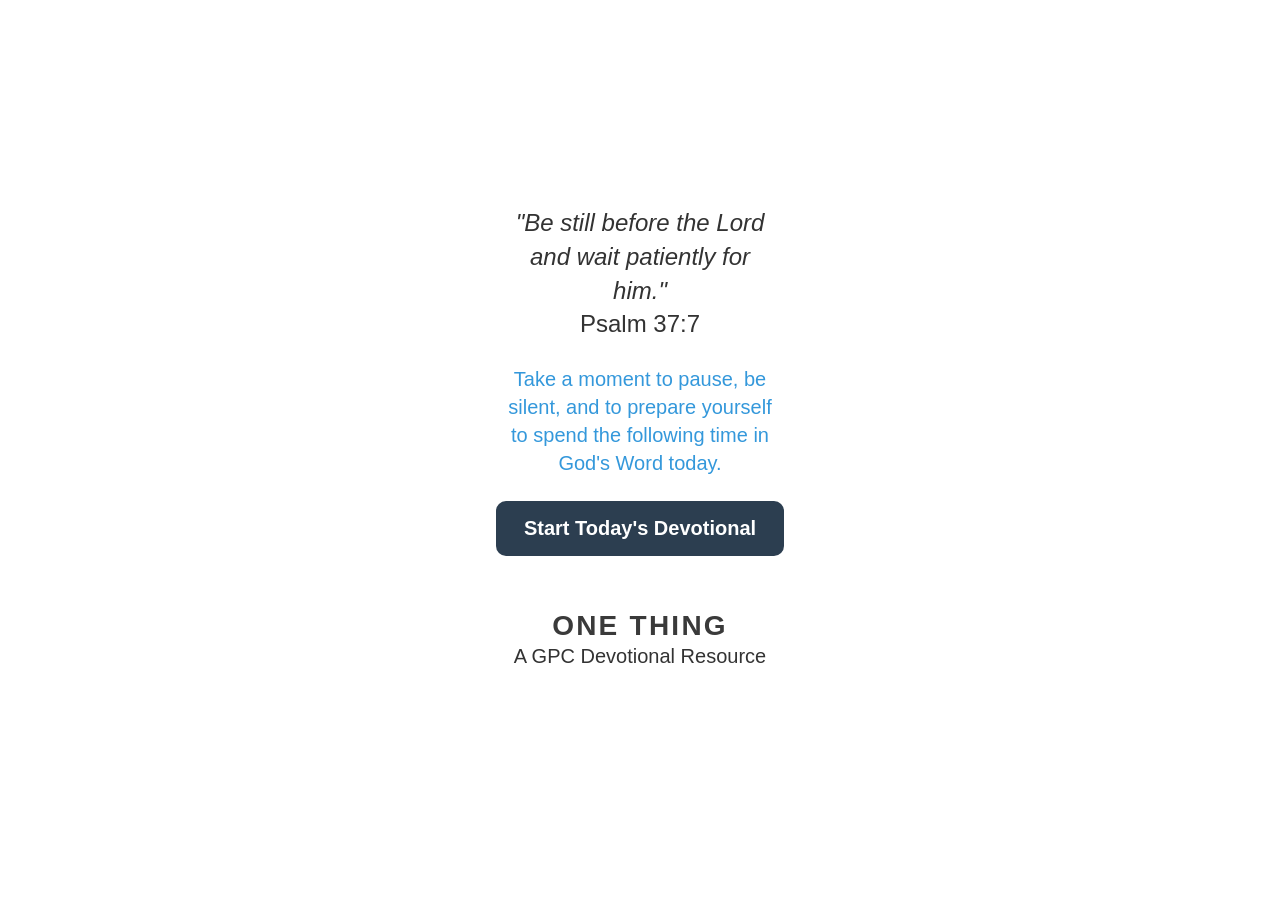
==== index.html @ 3687564d "version includes bookmarks" ====
<!DOCTYPE html>
<html lang="en">
<head>
    <meta charset="UTF-8">
    <meta name="viewport" content="width=device-width, initial-scale=1.0">
    <meta name="description" content="One Thing Devotional (Mobile Version) by Glory Presbyterian Church">
    <meta name="theme-color" content="#2c3e50">
    <meta name="color-scheme" content="light">
<!-- Web App Meta Tags -->
 <meta name="mobile-web-app-capable" content="yes">
 <meta name="apple-mobile-web-app-capable" content="yes">
<meta name="apple-mobile-web-app-status-bar-style" content="black-translucent">
<meta name="apple-mobile-web-app-title" content="One Thing Devotional">
  
  <!-- Icons -->
  <link rel="manifest" href="./manifest.json">
  <link rel="apple-touch-icon" href="./icon-192.png">
  <link rel="icon" type="image/png" href="./icon-192.png">

     <!-- PREVENT CACHING OF HTML/CSS/JS -->
    <meta http-equiv="Cache-Control" content="no-cache, no-store, must-revalidate">
    <meta http-equiv="Pragma" content="no-cache">
    <meta http-equiv="Expires" content="0">

    
    <title>One Thing (mobile version)</title>
   
    <!-- Update whenever there are changes -->

<!-- Use below for web testing 
 <link rel="stylesheet" href="/onethingwebapp/styles.css?v=2.2.01"> -->    
<link rel="stylesheet" href="./styles.css?v=4.0.01">  

<!-- Script to dismiss landing page for subsequent loads on the same day-->
<script>
  (function () {
    const lastShown = localStorage.getItem('devo-landing-date');
    const today = new Date().toLocaleDateString('en-CA'); // YYYY-MM-DD
    if (lastShown === today) {
      document.documentElement.classList.add('landing-seen');
    }
  })();
</script>
<style>
  /* Hide immediately if already seen today — prevents flash on reload */
  html.landing-seen #landing { display: none !important; }
</style>

</head>
<body>
    <div id="landing" class="landing-page">
        <p style="font-size: 1.5rem;"><i>"Be still before the Lord and wait patiently for him." </i><br>Psalm 37:7</p>
        <p style="color: #3498db;">Take a moment to pause, be silent, and to prepare yourself to spend the following time in God's Word today.</p>
        <button id="start-btn">Start Today's Devotional</button>
        <br><br><br>
        <h1>ONE THING</h1><p>A GPC Devotional Resource</p>
    </div>
    <div class="container">
        
        <!-- Header -->
        <header>
            <h1>ONE THING</h1>
            A GPC Devotional Resource

        <!-- ⭐ HAMBURGER MENU BUTTON ⭐ -->
           <button class="hamburger-btn" id="hamburgerBtn" title="Menu">
               <span></span>
               <span></span>
               <span></span>
           </button>

        </header>
        <!-- ⭐ EXPANDABLE MENU ⭐ -->
       <nav class="menu-bar" id="menuBar">
           <button class="menu-btn active" data-section="daily-devotional">
               Today's Devotional
           </button>
           <button class="menu-btn" data-section="bookmarks">
               Bookmarks
           </button>
           <button class="menu-btn" data-section="sermon-series">
               Current Sermon Series Intro
           </button>
           <button class="menu-btn" data-section="why-spend-time">
               Why Spend Time with God?
           </button>
           <button class="menu-btn" data-section="connect-with-gpc">
               Connect with Glory Presbyterian Church
           </button>
           <div class="menu-auth-item">
           <button class="menu-btn1" id="fs-auth-btn" data-section="auth-sync" type="button">
                Sync with Google Sign-In
            </button>
            <span id="fs-auth-status" class="auth-status-label"></span>
            </div>
       </nav>
   


       <!-- ⭐ DAILY DEVOTIONAL SECTION ⭐ -->
       <section id="daily-devotional" class="section active">

        <!-- Date Navigation Section -->
        <div class="date-section">
            <!-- Date Display with Arrow Buttons -->
            <div class="date-display">
                <button class="nav-btn prev-btn" id="prevBtn" title="Previous Day (←)">←</button>
            <!-- Tappable date trigger -->
            <div class="current-date" id="dateDisplay" role="button">
            <span class="date-text">Loading...</span>
            <span class="date-icon" aria-hidden="true">▼</span>
            </div>
                <button class="nav-btn next-btn" id="nextBtn" title="Next Day (→)">→</button>
            </div>
            
        </div>

        <!-- Expandable Calendar -->
        <div class="calendar-container" id="calendarContainer">
            <div class="calendar-header">
                <button class="calendar-nav" id="prevMonth" title="Previous Month">❮</button>
                <h2 id="monthYear">January 2026</h2>
                <button class="calendar-nav" id="nextMonth" title="Next Month">❯</button>
            </div>
            <!-- Calendar Weekday Headers -->
            <div class="calendar-weekdays">
                <div>Sun</div>
                <div>Mon</div>
                <div>Tue</div>
                <div>Wed</div>
                <div>Thu</div>
                <div>Fri</div>
                <div>Sat</div>
            </div>
            <!-- Calendar Days Grid -->
            <div class="calendar-days" id="calendarDays"></div>
        </div>
        <!-- Error Message -->
        <div class="error-message" id="errorMessage" style="display: none;"></div>
        <!-- Loading Indicator -->
        <div class="loading" id="loading" style="display: none;">Loading devotional...</div>
         <!-- ⭐ FONT SIZE CONTROLS ⭐ -->
        <div class="font-controls" role="group" aria-label="Devotional text size">
            Change Font Size
            <button type="button" class="font-btn" data-font-action="decrease" aria-label="Decrease text size">−A</button>
            <span class="font-size-value" aria-live="polite">100%</span>
            <button type="button" class="font-btn" data-font-action="increase" aria-label="Increase text size">+A</button>
            <button type="button" class="font-btn reset-font" data-font-action="reset" aria-label="Reset text size">Reset</button>
        </div>
        <!-- Main Content -->
        <main class="devotional-content">
            <!-- Bookmark Button -->
            <button id="bookmark-toggle" class="bookmark-btn" aria-pressed="false" hidden>☆ Bookmark</button>
            <!-- Title -->
            <!-- <h2 id="title"></h2> -->
            <!-- Passage Section -->
            <div class="passage-section">
                <h3 id="passageRef"></h3>
                <p id="passageText"></p>
            </div>
 
            <!-- Article Content -->
            <!-- Article Title -->
            <h3 id="title"></h3>
            <article id="article"></article>
            <!-- COMA / Reflection Questions -->    
            <section class="questions-section">
                <h3 id="questionsTitle"></h3>
                <div id="questionsContainer"></div>
            </section>
            <!-- Prayer points section -->
            <div id="prayBoxContainer"></div>
          <!-- ⭐ MANUAL CLOUD SAVE BUTTON ⭐ -->
                <div class="button-group cloud-save-group" id="cloudSaveGroup" style="display:none;">
                    <button id="saveCloudBtn" class="save-cloud-btn" type="button">
                        Save Responses to Drive 
                    </button>
                </div>
          <!-- ⭐ FINISHED DEVOTIONAL BUTTON ⭐ -->
                <div class="button-group">
                    <button id="finishedBtn" class="finished-btn">Mark as Finished</button>
                </div>
                <!-- Streak Display -->
                <div id="streak-container">
                    <p id="streak-message">
                    You are on a <span id="streak-count">0</span> day streak 🔥 Keep going!
                    </p>
                </div>
        </main>
        </section>
    <!-- ⭐ BOOKMARKS SECTION ⭐ -->
       <section id="bookmarks" class="section">
           <div class="content-section">
               <h2>Saved Bookmarks</h2>
               <ul id="bookmarks-list" class="bookmarks-list"></ul>
               <p id="bookmarks-empty" hidden>No bookmarks yet. Tap "Bookmark" on any devotional to save it here.</p>
        </section>
    
        <!-- ⭐ SERMON SERIES SECTION ⭐ -->
       <section id="sermon-series" class="section">
           <div class="content-section">
               <h2>Current Sermon Series Introduction</h2>
               <div id="sermonContent"></div>
           </div>
       </section>
    <!-- ⭐ WHY SPEND TIME WITH GOD SECTION ⭐ -->
       <section id="why-spend-time" class="section">
           <div class="content-section">
               <h2>Why Spend Time with God?</h2>
               <div id="whyContent"></div>
           </div>
       </section>
    <!-- ⭐ Connect with GPC SECTION ⭐ -->
       <section id="connect-with-gpc" class="section">
           <div class="content-section">
               <h2>Connect with Glory Presbyterian Church</h2>
               <div id="gpcContent"></div>
           </div>
       </section>
    </div>
    <!-- Scripts -->
    <!-- Use below for web testing
     <script src="/onethingwebapp/app.js?v=2.2.01" defer></script> -->
  
    <script src="/onethingwebapp/app.js?v=4.0.01" defer></script>
    <script type="module" src="/onethingwebapp/sync-widget.js"></script>
</body>
</html>
---- styles.css ----
* {
  margin: 0;
  padding: 0;
  box-sizing: border-box;
}

/* ============================================
   GENERAL STYLES
   ============================================ */

:root {
  color-scheme: light;
  --primary-color: #3498db;
  --primary-dark: #2980b9;
  --secondary-color: #2c3e50;
  --success-color: #2ecc71;
  --error-color: #e74c3c;
  --light-bg: #f5f5f5;
  --text-color: #333;
  --text-light: #666;
  --border-color: #ddd;
  --app-font-scale: 1rem;
}

html,
body {
  font-family: Arial, Helvetica, sans-serif;
  background: linear-gradient(135deg, #667eea 0%, #764ba2 100%);
  color: var(--text-color);
  min-height: 100vh;
  padding: 0;
  margin: 0;
  -webkit-font-smoothing: antialiased;
  -webkit-tap-highlight-color: transparent;
}

/* ============================================
   FOR LANDING PAGE
   ============================================ */
.landing-page {
  position: fixed;
  inset: 0;
  background: #ffffff;
  display: flex;
  flex-direction: column;
  justify-content: center;
  align-items: center;
  z-index: 9999;
  padding: 2rem;
  text-align: center;
  transition: opacity 0.4s ease;
}
.landing-page.dismissed {
  opacity: 0;
  pointer-events: none;
}
.landing-page p {
  font-size: 1.25rem;
  color: #333;
  margin-bottom: 1.5rem;
  max-width: 280px;
  line-height: 1.4;
}
.landing-page button {
  padding: 1rem 1.75rem;
  font-size: 1.25rem;
  font-weight: 600;
  border: none;
  border-radius: 10px;
  background: #2c3e50;
  color: #fff;
  cursor: pointer;
}
.landing-page h1 {
  font-family: "Trebuchet MS", "Lucida Grande", "Lucida Sans Unicode", "Lucida Sans", Tahoma, sans-serif;
  text-transform: uppercase;
  letter-spacing: 0.08em;   /* Gives the all-caps breathing room */
  color: #3a3a3a;           /* Soft black is cleaner than pure black */
  font-size: 1.75rem;
  font-weight: 700;
  margin: 0;
}

.container {
  max-width: 100%;
  min-height: 100vh;
  margin: 0;
  background: white;
  box-shadow: none;
  overflow: hidden;
  display: flex;
  flex-direction: column;
}

/* ============================================
   HEADER WITH HAMBURGER MENU
   ============================================ */

header {
  background: white;
  color: #1a1a1a; 
  padding: 1.25rem 1rem;
  text-align: center;
  flex-shrink: 0;
  box-shadow: 0 2px 8px rgba(0, 0, 0, 0.1);
}

header h1 {
  font-family: "Trebuchet MS", "Lucida Grande", "Lucida Sans Unicode", "Lucida Sans", Tahoma, sans-serif;
  text-transform: uppercase;
  letter-spacing: 0.08em;   /* Gives the all-caps breathing room */
  color: #1a1a1a;           /* Soft black is cleaner than pure black */
  font-size: 1.75rem;
  font-weight: 700;
  margin: 0;
}

.header-with-menu {
   display: flex;
   justify-content: space-between;
   align-items: center;
   padding: 1rem 1.5rem;
}
.header-with-menu h1 {
   flex: 1;
   margin: 0;
   font-size: 1.5rem;
   text-align: center;
}
/* ============================================
  HAMBURGER BUTTON
  ============================================ */
.hamburger-btn {
  /* explicit square touch target (WCAG friendly) */
  position: relative;
  -webkit-appearance: none;
  appearance: none;
  width: 48px;
  height: 48px;
  display: block;
  margin: 1rem auto;      /* keeps your button centered on the page */
  background: transparent;
  /* border: 2px solid #1a1a1a; */
  border: none;
  cursor: pointer;
  padding: 0;
  transition: all 0.3s ease;
  /* geometry tokens */
  --line-width: 24px;
  --line-height: 3px;
  --offset: 9px;          /* = (visual gap + line-height) / 2. 
                             9px gives a ~6px gap between lines */
}
/* 
  display: flex;
   --line-width: 24px;
  --line-height: 3px;
  --line-gap: 6px;
  Distance from center of top line to center of middle line:
  --translate-offset: calc(var(--line-height) + var(--line-gap));
   margin: 1rem auto;
   flex-direction: column;
   justify-content: center;
   align-items: center;
   width: 48px;
   height: 48px;
   background-color: rgb(10, 34, 216);
   border: none;
   cursor: pointer;
   padding: 0.5rem; [ensures a good mobile tap target]
   gap: var(--line-gap);
   transition: all 0.3s ease;
} */ 
.hamburger-btn:hover {
   opacity: 0.8;
}
.hamburger-btn span {
   position: absolute;
  /* center every span dead in the middle of the 48×48 button */
  left: 50%;
  top: 50%;
  width: var(--line-width);
  height: var(--line-height);
  margin-left: calc(var(--line-width) / -2);  /* -12px */
  margin-top: calc(var(--line-height) / -2);   /* -1.5px */
  background: #1a1a1a;
  border-radius: 2px;
   transition: all 0.3s ease;
   
}

/* Resting state – spread lines vertically */
.hamburger-btn span:nth-child(1) { transform: translateY(calc(var(--offset) * -1)); }
.hamburger-btn span:nth-child(2) { transform: translateY(0); }
.hamburger-btn span:nth-child(3) { transform: translateY(var(--offset)); }
/* Active state – collapse to center and rotate */
.hamburger-btn.active span:nth-child(1) { transform: translateY(0) rotate(45deg); }
.hamburger-btn.active span:nth-child(2) { opacity: 0; }
.hamburger-btn.active span:nth-child(3) { transform: translateY(0) rotate(-45deg); }

/* Hamburger animation - transform to X when menu is open 
.hamburger-btn.active span:nth-child(1) {
   transform: rotate(45deg) translate(5px, 7px);
}
.hamburger-btn.active span:nth-child(2) {
   opacity: 0;
}
.hamburger-btn.active span:nth-child(3) {
   transform: rotate(-45deg) translate(5px, -7px);
} */


/* ============================================
  EXPANDABLE MENU BAR
  ============================================ */
.menu-bar {
   display: none;
   flex-direction: column;
   gap: 0;
   background-color: var(--bg-secondary);
   border-radius: 2px;
   overflow: hidden;
   margin-bottom: 1.5rem;
   box-shadow: 0 2px 4px rgba(0, 0, 0, 0.1);
   animation: slideDown 0.3s ease;
}
.menu-bar.open {
   display: flex;
}
@keyframes slideDown {
   from {
       opacity: 0;
       max-height: 0;
       transform: translateY(-10px);
   }
   to {
       opacity: 1;
       max-height: 500px;
       transform: translateY(0);
   }
}
.menu-btn {
   padding: 1rem 1.5rem;
   border: none;
   background-color: transparent;
   color: #1a1a1a;
   font-size: 1rem;
   font-weight: 500;
   cursor: pointer;
   transition: all 0.2s ease;
   text-align: left;
   border-left: 4px solid transparent;
}
.menu-btn:hover {
   background-color: var(--hover-bg, rgba(102, 126, 234, 0.1));
   color: var(--primary-color);
}
.menu-btn.active {
   background-color: rgba(191, 191, 191, 0.2);
   color: #1a1a1a;
   border-left-color: #1a1a1a;
   font-weight: 600;
}

.menu-btn1 {
   padding: 1rem 1.5rem;
   border: none;
   background-color: transparent;
   color: #1a1a1a;
   font-size: 1rem;
   font-weight: 500;
   cursor: pointer;
   transition: all 0.2s ease;
   text-align: left;
   border-left: 4px solid transparent;
}

#fs-auth-btn.fs-signed-in {
  color: #cc8787; /* colour change to indicate sign-out action */
}

.menu-auth-item {
  display: flex;
  flex-direction: column;
  align-items: flex-start;  
}

.auth-status-label {
  font-size: 0.75rem;
  color: #555;
  margin-top: 0.2rem;
  white-space: nowrap;
  /* display: block; ...or remove entirely, spans are inline by default */
}
/* Utility class for hiding */
.auth-status-label.is-hidden {
  display: none;
}


/* ============================================
  SECTION STYLES
  ============================================ */
.section {
   display: none;
   animation: fadeIn 0.3s ease-in;
}
.section.active {
   display: block;
}
@keyframes fadeIn {
   from {
       opacity: 0;
       transform: translateY(10px);
   }
   to {
       opacity: 1;
       transform: translateY(0);
   }
}
.content-section {
   background-color: var(--bg-secondary);
   padding: 2rem;
   border-radius: 12px;
   font-size: var(--app-font-scale);
   margin: 1.5rem 0;
}
.content-section h2 {
   margin-top: 0;
   color: var(--primary-color);
   font-size: calc(var(--app-font-scale) * 1.8);
   margin-bottom: 1.5rem;
}
.content-section p {
   line-height: 1.8;
   color: var(--text-light);
   margin-bottom: 1rem;
}
.content-section ul,
.content-section ol {
   margin: 1rem 0;
   padding-left: 2rem;
   color: var(--text-light);
   line-height: 1.8;
}
.content-section li {
   margin-bottom: 0.5rem;
}

.content-section a {
    color: #121212;            /* Darker color for content readability */
    text-decoration: none;
}

/* 2. Unvisited Link State */
.content-section a:link {
    color: #121212;
}

/* 3. Visited Link State */
.content-section a:visited {
    color: #121212;
}

/* 4. Focus State (Accessibility) */
.content-section a:focus {
    outline: 3px dashed #0088cc;
    outline-offset: 4px;
}

/* 5. Hover State */
.content-section a:hover {
    color: #121212;            /* Changes to blue on hover */
}

/* 6. Active State */
.content-section a:active {
    color: #121212;
}
/* ============================================
  RESPONSIVE DESIGN
  ============================================ */
@media (max-width: 768px) {
   .header-with-menu {
       padding: 1rem;
   }
   .header-with-menu h1 {
       font-size: 1.3rem;
   }
   .hamburger-btn {
       width: 35px;
       height: 35px;
   }
   .hamburger-btn span {
       width: 20px;
       height: 2.5px;
   }
   .menu-btn {
       padding: 0.85rem 1.25rem;
       font-size: 0.95rem;
   }
   .content-section {
       padding: 1.5rem;
   }
   .content-section h2 {
       font-size: calc(var(--app-font-scale) * 1.5);
   }
}
@media (max-width: 480px) {
   .header-with-menu h1 {
       font-size: 1.1rem;
   }
   .hamburger-btn {
       width: 32px;
       height: 32px;
       gap: 4px;
   }
   .hamburger-btn span {
       width: 18px;
       height: 2px;
   }
   .content-section {
       padding: 1rem;
       margin: 1rem 0;
   }
   .content-section h2 {
       font-size: calc(var(--app-font-scale) * 1.3);
   }
}


/* ============================================
   DATE SECTION
   ============================================ */

.date-section {
  display: flex;
  flex-direction: column;
  gap: 0.75rem;
  padding: 1rem;
  background: var(--light-bg);
  border-bottom: 2px solid var(--border-color);
  flex-shrink: 0;
}

.date-display {
  display: flex;
  justify-content: space-between;
  align-items: center;
  gap: 0.5rem;
  background: white;
  padding: 0.75rem;
  border-radius: 8px;
  box-shadow: 0 2px 4px rgba(0, 0, 0, 0.05);
}

.current-date {
  font-size: 0.95rem;
  font-weight: 600;
  color: var(--secondary-color);
  text-align: center;
  flex: 1;
  word-break: break-word;
  min-height: 2.5rem;
  display: flex;
  align-items: center;
  justify-content: center;
   /* Prevent iOS/Android text selection / magnifier on long-press */
  user-select: none;
  -webkit-user-select: none;
  /* Optional: tone down the grey iOS flash, or style your own */
  -webkit-tap-highlight-color: rgba(0, 0, 0, 0.1);
}

/* Immediate touch-down feedback */
.current-date:active {
  opacity: 0.7;        /* or a background-color change */
}
/* "Calendar is open" state */
.current-date.active {
  color: #007bff;      /* your accent color */
}
.nav-btn {
  background: var(--secondary-color);
  color: white;
  border: none;
  padding: 0.6rem 0.8rem;
  border-radius: 6px;
  cursor: pointer;
  font-size: 1.1rem;
  font-weight: 600;
  transition: all 0.2s ease;
  flex-shrink: 0;
  -webkit-user-select: none;
  user-select: none;
  min-width: 44px;
  min-height: 44px;
  display: flex;
  align-items: center;
  justify-content: center;
}

.nav-btn:active:not(:disabled) {
  transform: scale(0.95);
  background: var(--primary-dark);
}

.nav-btn:hover:not(:disabled) {
  background: var(--primary-dark);
}

.nav-btn:disabled {
  opacity: 0.4;
  cursor: not-allowed;
}

.calendar-toggle {
  background: var(--primary-color);
  color: white;
  border: none;
  padding: 0.75rem 1rem;
  border-radius: 8px;
  cursor: pointer;
  font-size: 1.3rem;
  transition: all 0.2s ease;
  font-weight: 600;
  -webkit-user-select: none;
  user-select: none;
  min-height: 44px;
  width: 100%;
  box-shadow: 0 2px 4px rgba(0, 0, 0, 0.1);
}

.calendar-toggle:active {
  transform: scale(0.98);
}

.calendar-toggle.active {
  background: var(--error-color);
}

/* ============================================
   CALENDAR CONTAINER
   ============================================ */

.calendar-container {
  display: none;
  background: white;
  border: 2px solid var(--primary-color);
  border-radius: 8px;
  padding: 1rem;
  margin: 0 1rem;
  box-shadow: 0 4px 12px rgba(0, 0, 0, 0.15);
  animation: slideDown 0.3s ease;
  flex-shrink: 0;
  max-height: 60vh;
  overflow-y: auto;
  -webkit-overflow-scrolling: touch;
}

.calendar-container.open {
  display: flex;
  flex-direction: column;
}

@keyframes slideDown {
  from {
    opacity: 0;
    transform: translateY(-15px);
  }
  to {
    opacity: 1;
    transform: translateY(0);
  }
}

.calendar-header {
  display: flex;
  justify-content: space-between;
  align-items: center;
  margin-bottom: 1rem;
  gap: 0.75rem;
}

.calendar-header h2 {
  margin: 0;
  font-size: 1.1rem;
  color: var(--secondary-color);
  text-align: center;
  flex: 1;
  font-weight: 600;
}

.calendar-nav {
  background: var(--primary-color);
  color: white;
  border: none;
  padding: 0.5rem 0.75rem;
  border-radius: 6px;
  cursor: pointer;
  font-size: 1rem;
  font-weight: 600;
  transition: all 0.2s ease;
  -webkit-user-select: none;
  user-select: none;
  min-width: 44px;
  min-height: 44px;
  display: flex;
  align-items: center;
  justify-content: center;
}

.calendar-nav:active {
  transform: scale(0.95);
  background: var(--primary-dark);
}

/* ============================================
   CALENDAR GRID
   ============================================ */

.calendar-weekdays {
  display: grid;
  grid-template-columns: repeat(7, 1fr);
  gap: 0.4rem;
  margin-bottom: 0.75rem;
  background: var(--light-bg);
  padding: 0.5rem;
  border-radius: 6px;
}

.calendar-weekdays div {
  padding: 0.4rem 0;
  font-weight: 700;
  text-align: center;
  color: var(--secondary-color);
  font-size: 0.75rem;
}

.calendar-days {
  display: grid;
  grid-template-columns: repeat(7, 1fr);
  gap: 0.35rem;
}

/* .calendar-day {
  aspect-ratio: 1;
  display: flex;
  align-items: center;
  justify-content: center;
  padding: 0.4rem;
  border: 2px solid var(--border-color);
  border-radius: 6px;
  font-size: 0.85rem;
  font-weight: 600;
  transition: all 0.2s ease;
  background: white;
  -webkit-user-select: none;
  user-select: none;
  min-height: 40px;
} */

/* ============================================
   CALENDAR DAY STYLES
   ============================================ */
.calendar-day {
    padding: 0.75rem;
    text-align: center;
    font-weight: 500;
    border-radius: 6px;
    cursor: pointer;
    transition: all 0.2s ease;
    position: relative;
    min-height: 40px;
    display: flex;
    align-items: center;
    justify-content: center;
}
.calendar-day.empty {
    cursor: default;
    background-color: transparent;
    border: none;
}
.calendar-day.no-devotion {
    color: #999;
    background-color: transparent;
    cursor: not-allowed;
}
.calendar-day.has-devotion {
    color: var(--text-light);
    background-color: var(--bg-secondary);
}
.calendar-day.has-devotion:hover:not(.selected):not(.completed) {
    background-color: rgba(102, 126, 234, 0.1);
}
/* ⭐ COMPLETED - GREEN WITH CHECKMARK (BASE STYLE) ⭐ */
.calendar-day.completed {
    background-color: #34a853;
    color: white;
    font-weight: 600;
    box-shadow: inset 0 0 0 1px rgba(255, 255, 255, 0.2);
}
.calendar-day.completed:hover:not(.selected) {
    background-color: #2d8659;
    box-shadow: inset 0 0 0 1px rgba(255, 255, 255, 0.3);
}
.calendar-day.completed::after {
    content: ' ✓';
    font-weight: bold;
    margin-left: 2px;
}
/* TODAY - BLUE HIGHLIGHT */
.calendar-day.today {
    background-color: var(--primary-color);
    color: white;
    font-weight: 700;
}
.calendar-day.today:hover:not(.selected) {
    background-color: #5568d3;
}
/* ⭐ SELECTED - ORANGE (OVERRIDES EVERYTHING) ⭐ */
.calendar-day.selected {
    background-color: #ff9800;
    color: white;
    font-weight: 700;
    box-shadow: 0 0 0 2px var(--primary-color);
}
.calendar-day.selected:hover {
    background-color: #f57c00;
    box-shadow: 0 0 0 2px var(--primary-color);
}
/* Show checkmark even on selected completed days */
.calendar-day.selected.completed::after {
    content: ' ✓';
    font-weight: bold;
    margin-left: 2px;
}
/* ============================================
   RESPONSIVE DESIGN
   ============================================ */
@media (max-width: 768px) {
    .finished-btn {
        min-width: 180px;
        padding: 0.75rem 1.5rem;
        font-size: 0.95rem;
    }
    .calendar-day {
        padding: 0.6rem;
        font-size: 0.9rem;
    }
}
@media (max-width: 480px) {
    .finished-btn {
        min-width: 100%;
        padding: 0.875rem 1rem;
    }
    .calendar-day {
        padding: 0.5rem;
        font-size: 0.8rem;
    }
    .calendar-day.completed::after {
        content: '✓';
    }
}

/* ============================================
   ERROR MESSAGE
   ============================================ */

.error-message {
  background: #fef5f5;
  border-left: 4px solid var(--error-color);
  color: var(--error-color);
  padding: 0.75rem 1rem;
  margin: 0.75rem 1rem 0;
  border-radius: 4px;
  font-weight: 500;
  font-size: 0.9rem;
  animation: slideDown 0.3s ease;
  flex-shrink: 0;
}

/* ============================================
   MAIN CONTENT (SCROLLABLE)
   ============================================ */

main {
  flex: 1;
  overflow-y: auto;
  -webkit-overflow-scrolling: touch;
  padding: 1.25rem 1rem;
  padding-bottom: 1.5rem;
}

main h3 {
  color: var(--secondary-color);
  margin-bottom: 1rem;
  padding-bottom: 0.5rem;
  word-break: break-word;
  font-size: calc(var(--app-font-scale) * 1.05);
  font-weight: 600;
}

/* === Devotional Text-Size Controls === */
.font-controls {
    display: flex;
    align-items: center;
    justify-content: center;
    gap: 0.5rem;
    margin: 0.75rem 0;
    padding: 0 0.25rem;
}
.font-controls .font-btn {
    cursor: pointer;
    font-weight: bold;
    padding: 0.3rem 0.7rem;
    border: 1px solid #ccc;
    background: #fff;
    color: var(--secondary-color);
    border-radius: 4px;
    font-size: 0.9rem;
    line-height: 1;
}
.font-controls .font-btn:disabled {
    opacity: 0.35;
    cursor: not-allowed;
}
.font-controls .font-size-value {
    min-width: 3.5ch;
    text-align: center;
    font-size: 1rem;
    color: #555;
    font-variant-numeric: tabular-nums;
}

main.devotional-content {
    font-size: var(--app-font-scale);
}

.bookmark-btn { cursor: pointer; padding: 6px 12px; border-radius: 6px; border: 1px solid currentColor; background: none; }
.bookmark-btn[aria-pressed="true"] { font-weight: 600; }
.bookmarks-list { list-style: none; padding: 0; }
.bookmarks-list li { display: flex; gap: 8px; align-items: center; padding: 8px 0; border-bottom: 1px solid #eee; }


/* ============================================
   PASSAGE SECTION
   ============================================ */

.passage-section {
  background: var(--light-bg);
  padding: 1rem;
  border-radius: 8px;
  margin-bottom: 1.25rem;
  border-left: 4px solid var(--primary-color);
}

.passage-section h3 {
  color: var(--primary-color);
  font-size: calc(var(--app-font-scale) * 1);
  margin-bottom: 0.6rem;
  font-weight: 600;
}

.passage-section p {
  color: var(--text-light);
  line-height: 1.7;
  font-size: calc(var(--app-font-scale) * 1);
  font-style: italic;
  white-space: pre-wrap;
  word-break: break-word;
}

/* ============================================
   ARTICLE
   ============================================ */
#title:empty {
  display: none;
}

article {
  line-height: 1.7;
  color: var(--text-color);
  margin-bottom: 1.5rem;
  font-size: calc(var(--app-font-scale) * 1);
  white-space: pre-wrap;
}

article p {
  margin-bottom: 0.8rem;
  word-break: break-word;
}

article strong {
  color: var(--secondary-color);
  font-weight: 700;
}

article p:first-child {
  margin-top: 0;
}

/* ============================================
   QUESTIONS SECTION
   ============================================ */

.questions-section {
  background: #f0f8ff;
  padding: 1rem;
  border-radius: 8px;
  margin-bottom: 1.5rem;
  border: 2px solid var(--primary-color);
}

.questions-section h3 {
  color: var(--primary-color);
  margin-bottom: 1rem;
  font-size: calc(var(--app-font-scale) * 1.1);
  font-weight: 700;
}

.question {
  margin-bottom: 1.25rem;
}

.question:last-child {
  margin-bottom: 0;
}

.question label {
  display: block;
  color: var(--secondary-color);
  font-weight: 600;
  margin-bottom: 0.5rem;
  font-size: calc(var(--app-font-scale) * 1);
  word-break: break-word;
}

.question-input {
  width: 100%;
  min-height: 120px;
  padding: 0.75rem;
  border: 2px solid var(--border-color);
  border-radius: 6px;
  font-family: inherit;
  font-size: calc(var(--app-font-scale) * 1);
  color: var(--text-color);
  resize: vertical;
  transition: all 0.2s ease;
  -webkit-appearance: none;
  appearance: none;
  background: white;
}

.question-input:focus {
  outline: none;
  border-color: var(--primary-color);
  box-shadow: 0 0 0 3px rgba(52, 152, 219, 0.1);
}

.question-input::placeholder {
  color: #bbb;
}

/* ============================================
   PRAYER SECTION
   ============================================ */
.prayer-section {
  background: var(--light-bg);
  border-left: 4px solid #764ba2;        /* purple accent from page header */
  padding: 1rem 1.25rem;
  border-radius: 0 8px 8px 0;
  margin-bottom: 1.5rem;
}
.prayer-section h3 {
  color: var(--secondary-color);
  font-size: calc(var(--app-font-scale) * 1.1);
  margin-bottom: 0.6rem;
  font-weight: 600;
}
.prayer-text {
  font-style: italic;
  color: #555;
  line-height: 1.7;
  font-size: calc(var(--app-font-scale) * 1);
  white-space: pre-wrap;
  word-break: break-word;
  margin: 0;
}
/* ============================================
   PRAYER POINTS BOX (topic + points together)
   ============================================ */
.pray-box {
  background: #f5f8ff;
  padding: 1rem;
  border-radius: 8px;
  margin-bottom: 1.5rem;
  border: 2px solid var(--primary-color);
}
.pray-box h3 {
  color: var(--primary-color);
  margin-bottom: 0.75rem;
  font-size: calc(var(--app-font-scale) * 1.1);
  font-weight: 700;
  word-break: break-word;
}
.pray-box ul {
  margin: 0;
  padding-left: 1.5rem;
  color: var(--text-light);
  line-height: 1.8;
}
.pray-box li {
  margin-bottom: 0.5rem;
}
.pray-box p {
  color: var(--text-light);
  line-height: 1.7;
  font-size: calc(var(--app-font-scale) * 1);
  word-break: break-word;
}

.pray-box .pray-text {
  line-height: 1.8;
  white-space: pre-line;
}

/* ============================================
   RESPONSIVE TWEAKS FOR PRAYER BLOCKS
   ============================================ */
@media (max-width: 480px) {
  .prayer-section,
  .pray-box {
    padding: 0.875rem;
  }
}

/* ============================================
   BUTTON GROUPS
   ============================================ */

.button-group {
  display: flex;
  flex-direction: column;
  gap: 0.75rem;
  margin-top: 1.5rem;
}

.button-group .nav-btn {
  width: 100%;
  padding: 1rem;
  font-size: 1rem;
  min-height: 48px;
}

/* ============================================
   SAVE TO CLOUD BUTTON
   ============================================ */

.save-cloud-btn {
  width: 100%;
  padding: 0.75rem 1rem;
  font-size: 1rem;
  font-weight: 600;
  color: #fff;
  background: #667eea;
  border: none;
  border-radius: 6px;
  cursor: pointer;
  transition: background 0.2s ease, opacity 0.2s ease;
}
.save-cloud-btn:hover {
  background: #667eea;
}
.save-cloud-btn:disabled {
  opacity: 0.65;
  cursor: wait;
}
/* Floating toast */
.cloud-toast {
  position: fixed;
  bottom: 24px;
  left: 50%;
  transform: translateX(-50%) translateY(120%);
  background: #2c3e50;
  color: #fff;
  padding: 12px 24px;
  border-radius: 8px;
  font-size: 0.95rem;
  box-shadow: 0 4px 12px rgba(0,0,0,0.15);
  opacity: 0;
  transition: all 0.35s ease;
  pointer-events: none;
  z-index: 9999;
  max-width: 90vw;
  text-align: center;
}
.cloud-toast.show {
  opacity: 1;
  transform: translateX(-50%) translateY(0);
}
.cloud-toast.error {
  background: #c62828;
}
/* ============================================
   FINISHED DEVOTIONAL BUTTON
   ============================================ */
.button-group {
    display: flex;
    justify-content: center;
    gap: 1rem;
    margin: 2rem 0;
    flex-wrap: wrap;
}
.finished-btn {
    padding: 0.875rem 2rem;
    font-size: calc(var(--app-font-scale) * 1);
    font-weight: 600;
    color: white;
    background: #5164b7;
    border: none;
    border-radius: 8px;
    cursor: pointer;
    transition: all 0.3s ease;
    box-shadow: 0 4px 15px rgba(102, 126, 234, 0.3);
    min-width: 200px;
}
.finished-btn:hover {
    transform: translateY(-2px);
    box-shadow: 0 6px 20px rgba(102, 126, 234, 0.4);
}
.finished-btn:active {
    transform: translateY(0);
}
.finished-btn.completed {
    background: #2f974a;
    box-shadow: 0 4px 15px rgba(52, 168, 83, 0.3);
}
.finished-btn.completed:hover {
    box-shadow: 0 6px 20px rgba(52, 168, 83, 0.4);
}

/* ============================================
   LOADING STATE
   ============================================ */

.loading {
  text-align: center;
  padding: 2rem 1rem;
  color: var(--primary-color);
  font-size: 1rem;
  font-weight: 600;
}

/* ============================================
   SCROLLBAR STYLING (WebKit browsers)
   ============================================ */

main::-webkit-scrollbar {
  width: 6px;
}

main::-webkit-scrollbar-track {
  background: var(--light-bg);
}

main::-webkit-scrollbar-thumb {
  background: var(--primary-color);
  border-radius: 3px;
}

main::-webkit-scrollbar-thumb:hover {
  background: var(--primary-dark);
}

.calendar-container::-webkit-scrollbar {
  width: 6px;
}

.calendar-container::-webkit-scrollbar-track {
  background: var(--light-bg);
}

.calendar-container::-webkit-scrollbar-thumb {
  background: var(--primary-color);
  border-radius: 3px;
}

/* ============================================
   SAFE AREA INSETS (Notch/Dynamic Island)
   ============================================ */

@supports (padding: max(0px)) {
  header {
    padding-top: max(1.25rem, env(safe-area-inset-top));
    padding-left: max(1rem, env(safe-area-inset-left));
    padding-right: max(1rem, env(safe-area-inset-right));
  }

  main {
    padding-left: max(1rem, env(safe-area-inset-left));
    padding-right: max(1rem, env(safe-area-inset-right));
    padding-bottom: max(1.5rem, env(safe-area-inset-bottom));
  }

  .date-section,
  .calendar-container {
    margin-left: -1rem;
    margin-right: -1rem;
    padding-left: max(1rem, env(safe-area-inset-left));
    padding-right: max(1rem, env(safe-area-inset-right));
  }
}

/* ============================================
   PRINT STYLES
   ============================================ */

@media print {
  body {
    background: white;
  }

  .date-section,
  header,
  .button-group,
  .calendar-toggle,
  .nav-btn {
    display: none;
  }

  .container {
    box-shadow: none;
    max-width: 100%;
  }

  main {
    padding: 0;
  }
}

/* ============================================
   REDUCED MOTION (Accessibility)
   ============================================ */

@media (prefers-reduced-motion: reduce) {
  * {
    animation-duration: 0.01ms !important;
    animation-iteration-count: 1 !important;
    transition-duration: 0.01ms !important;
  }
}

/* ============================================
   DARK MODE SUPPORT - removed for now, but can be re-enabled if needed


@media (prefers-color-scheme: dark) {
  html,
  body {
    background: #1a1a1a;
  }

  .container {
    background: #242424;
    color: #e0e0e0;
  }

  :root {
    --text-color: #e0e0e0;
    --text-light: #b0b0b0;
    --secondary-color: #e0e0e0;
    --light-bg: #323232;
    --border-color: #404040;
  }

  header {
    background: linear-gradient(135deg, #5568d3 0%, #6a3fa0 100%);
  }

  .date-section {
    background: #323232;
    border-bottom-color: #404040;
  }

  .date-display {
    background: #2a2a2a;
  }

  .current-date {
    color: #e0e0e0;
  }

  .calendar-container {
    background: #242424;
    border-color: #3498db;
  }

  .calendar-header h2 {
    color: #e0e0e0;
  }

  .calendar-weekdays {
    background: #323232;
    color: #e0e0e0;
  }

  .calendar-day {
    background: #2a2a2a;
    border-color: #404040;
    color: #e0e0e0;
  }

  .calendar-day.has-devotion {
    background: #323232;
    border-color: #3498db;
  }

  .calendar-day.no-devotion {
    background: #1f1f1f;
    color: #555;
  }

  article {
    color: #b0b0b0;
  }

  .passage-section {
    background: #323232;
    border-left-color: #3498db;
  }

  .passage-section h3 {
    color: #3498db;
  }

  .passage-section p {
    color: #b0b0b0;
  }

  .questions-section {
    background: #1a2332;
    border-color: #3498db;
  }

  .questions-section h3 {
    color: #3498db;
  }

  .question label {
    color: #e0e0e0;
  }

  .question-input {
    background: #2a2a2a;
    border-color: #404040;
    color: #e0e0e0;
  }

  .question-input:focus {
    border-color: #3498db;
    box-shadow: 0 0 0 3px rgba(52, 152, 219, 0.2);
  }

  main::-webkit-scrollbar-track {
    background: #323232;
  }

  main::-webkit-scrollbar-thumb {
    background: #3498db;
  }

  .error-message {
    background: #332122;
    border-left-color: #e74c3c;
    color: #ff6b6b;
  }
}
   ============================================ */
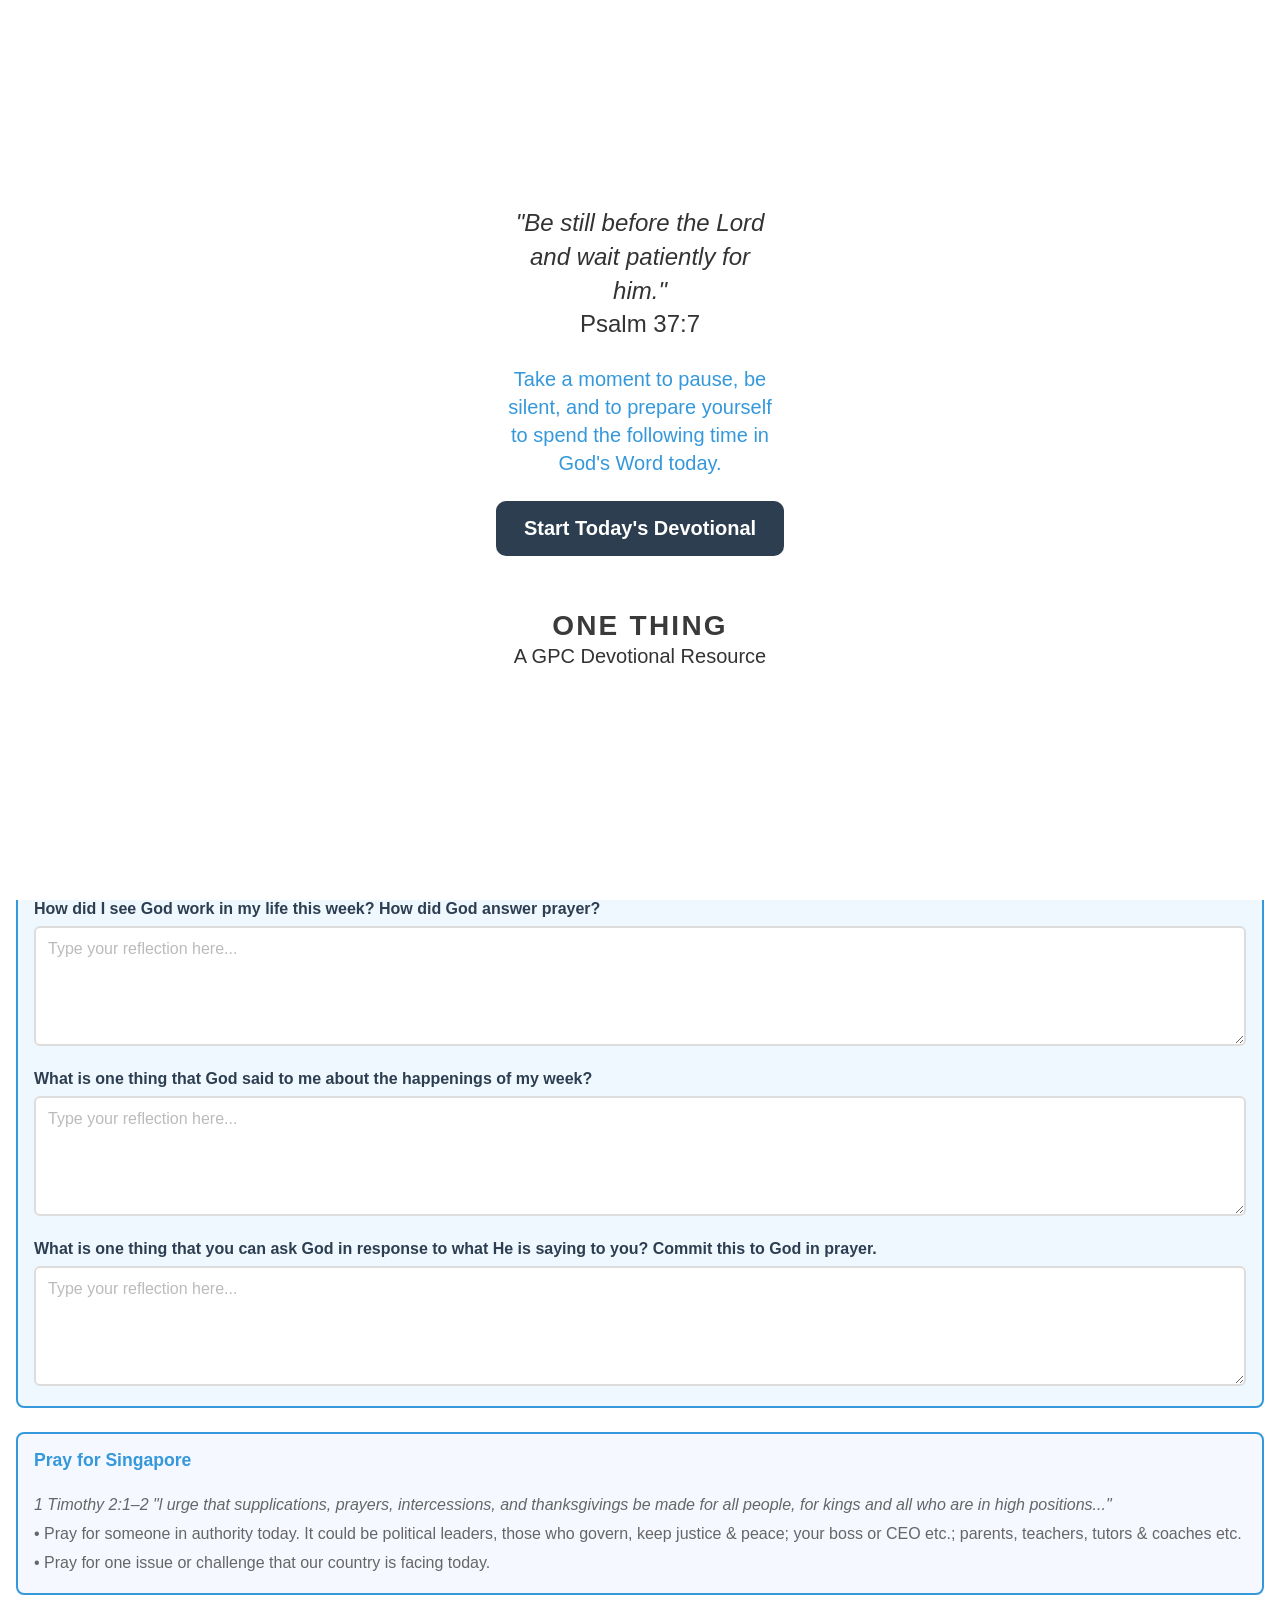
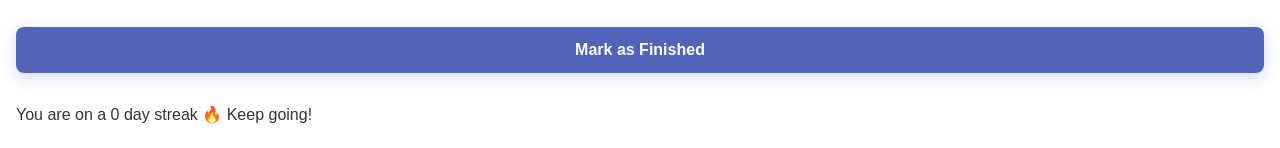
==== commit 6ec2e175: "change path names to root ./" ====
--- a/index.html
+++ b/index.html
@@ -27,9 +27,7 @@
    
     <!-- Update whenever there are changes -->
 
-<!-- Use below for web testing 
- <link rel="stylesheet" href="/onethingwebapp/styles.css?v=2.2.01"> -->    
-<link rel="stylesheet" href="./styles.css?v=4.0.01">  
+<link rel="stylesheet" href="./styles.css?v=4.2.01">  
 
 <!-- Script to dismiss landing page for subsequent loads on the same day-->
 <script>
@@ -76,7 +74,7 @@
                Today's Devotional
            </button>
            <button class="menu-btn" data-section="bookmarks">
-               Bookmarks
+               Saved Bookmarks
            </button>
            <button class="menu-btn" data-section="sermon-series">
                Current Sermon Series Intro
@@ -150,7 +148,15 @@
         <!-- Main Content -->
         <main class="devotional-content">
             <!-- Bookmark Button -->
-            <button id="bookmark-toggle" class="bookmark-btn" aria-pressed="false" hidden>☆ Bookmark</button>
+            <div class="bookmark-row">
+             <button id="bookmark-toggle" class="bookmark-btn" aria-pressed="false" hidden>
+            <svg viewBox="0 0 24 24" width="18" height="18" aria-hidden="true">
+            <path class="ribbon" d="M6 3h12v18l-6-4-6 4z"
+            fill="none" stroke="currentColor" stroke-width="2" stroke-linejoin="round"/>
+            </svg>
+            <span class="bookmark-label">Bookmark</span>
+            </button>
+            </div>
             <!-- Title -->
             <!-- <h2 id="title"></h2> -->
             <!-- Passage Section -->
@@ -162,6 +168,9 @@
             <!-- Article Content -->
             <!-- Article Title -->
             <h3 id="title"></h3>
+            <div id="image-section">
+            <img id="articleImage" src="" alt="">
+            </div>            
             <article id="article"></article>
             <!-- COMA / Reflection Questions -->    
             <section class="questions-section">
@@ -219,10 +228,8 @@
        </section>
     </div>
     <!-- Scripts -->
-    <!-- Use below for web testing
-     <script src="/onethingwebapp/app.js?v=2.2.01" defer></script> -->
   
-    <script src="/onethingwebapp/app.js?v=4.0.01" defer></script>
-    <script type="module" src="/onethingwebapp/sync-widget.js"></script>
+    <script src="./app.js?v=4.2.01" defer></script>
+    <script type="module" src="./sync-widget.js"></script>
 </body>
 </html>
--- a/styles.css
+++ b/styles.css
@@ -643,23 +643,6 @@
   gap: 0.35rem;
 }
 
-/* .calendar-day {
-  aspect-ratio: 1;
-  display: flex;
-  align-items: center;
-  justify-content: center;
-  padding: 0.4rem;
-  border: 2px solid var(--border-color);
-  border-radius: 6px;
-  font-size: 0.85rem;
-  font-weight: 600;
-  transition: all 0.2s ease;
-  background: white;
-  -webkit-user-select: none;
-  user-select: none;
-  min-height: 40px;
-} */
-
 /* ============================================
    CALENDAR DAY STYLES
    ============================================ */
@@ -690,51 +673,36 @@
     color: var(--text-light);
     background-color: var(--bg-secondary);
 }
-.calendar-day.has-devotion:hover:not(.selected):not(.completed) {
-    background-color: rgba(102, 126, 234, 0.1);
-}
-/* ⭐ COMPLETED - GREEN WITH CHECKMARK (BASE STYLE) ⭐ */
-.calendar-day.completed {
-    background-color: #34a853;
-    color: white;
+
+/* SELECTED - BORDER */
+.calendar-day.selected {
+    /* background-color: #ff9800; */
+    /* color: white; */
     font-weight: 600;
-    box-shadow: inset 0 0 0 1px rgba(255, 255, 255, 0.2);
-}
-.calendar-day.completed:hover:not(.selected) {
-    background-color: #2d8659;
-    box-shadow: inset 0 0 0 1px rgba(255, 255, 255, 0.3);
-}
-.calendar-day.completed::after {
-    content: ' ✓';
-    font-weight: bold;
-    margin-left: 2px;
-}
+    box-shadow: 0 0 0 2px var(--secondary-color);
+}
+
 /* TODAY - BLUE HIGHLIGHT */
 .calendar-day.today {
     background-color: var(--primary-color);
     color: white;
     font-weight: 700;
 }
-.calendar-day.today:hover:not(.selected) {
-    background-color: #5568d3;
-}
-/* ⭐ SELECTED - ORANGE (OVERRIDES EVERYTHING) ⭐ */
-.calendar-day.selected {
-    background-color: #ff9800;
+/* COMPLETED - GREEN  */
+.calendar-day.completed {
+    background-color: #2f974a;
     color: white;
-    font-weight: 700;
-    box-shadow: 0 0 0 2px var(--primary-color);
-}
-.calendar-day.selected:hover {
-    background-color: #f57c00;
-    box-shadow: 0 0 0 2px var(--primary-color);
-}
-/* Show checkmark even on selected completed days */
-.calendar-day.selected.completed::after {
-    content: ' ✓';
+    font-weight: 600;
+}
+
+.calendar-day.completed::after {
+    content: '';
     font-weight: bold;
     margin-left: 2px;
 }
+
+
+
 /* ============================================
    RESPONSIVE DESIGN
    ============================================ */
@@ -757,9 +725,6 @@
     .calendar-day {
         padding: 0.5rem;
         font-size: 0.8rem;
-    }
-    .calendar-day.completed::after {
-        content: '✓';
     }
 }
 
@@ -837,10 +802,26 @@
     font-size: var(--app-font-scale);
 }
 
-.bookmark-btn { cursor: pointer; padding: 6px 12px; border-radius: 6px; border: 1px solid currentColor; background: none; }
-.bookmark-btn[aria-pressed="true"] { font-weight: 600; }
-.bookmarks-list { list-style: none; padding: 0; }
-.bookmarks-list li { display: flex; gap: 8px; align-items: center; padding: 8px 0; border-bottom: 1px solid #eee; }
+.bookmark-row {
+  display: flex;
+  justify-content: flex-end;   /* pushes the button to the right */
+}
+
+.bookmark-btn {
+  display: inline-flex;        /* icon and text side by side */
+  align-items: center;
+  gap: 6px;
+  background: none;
+  border: none;
+  padding: 6px 8px;
+  cursor: pointer;
+  color: #777777;
+  font-size: 0.95rem;
+}
+.bookmark-btn:hover,
+.bookmark-btn[aria-pressed="true"] { color: #333; }
+.bookmark-btn[aria-pressed="true"] .ribbon { fill: currentColor; }
+.bookmark-btn:focus-visible { outline: 2px solid #333; outline-offset: 2px; }
 
 
 /* ============================================
@@ -876,6 +857,29 @@
    ============================================ */
 #title:empty {
   display: none;
+}
+
+#image-section {
+  width: 100%;
+  margin-bottom: 1.5rem; /* Matches your article spacing rhythm */
+  display: none;         /* Hidden until JS validates imageURL */
+}
+
+#image-section img {
+  width: 100%;
+  max-height: 400px;
+  object-fit: contain;
+  border-radius: 8px;
+  box-shadow: 0 2px 8px rgba(0,0,0,0.1);
+  display: block;
+  margin: 0 auto;        /* Centers block element horizontally */
+}
+
+/* Optional: Constraint image on wider screens so it doesn't stretch awkwardly */
+@media (min-width: 600px) {
+  #image-section img {
+    max-width: 560px;
+  }
 }
 
 article {
